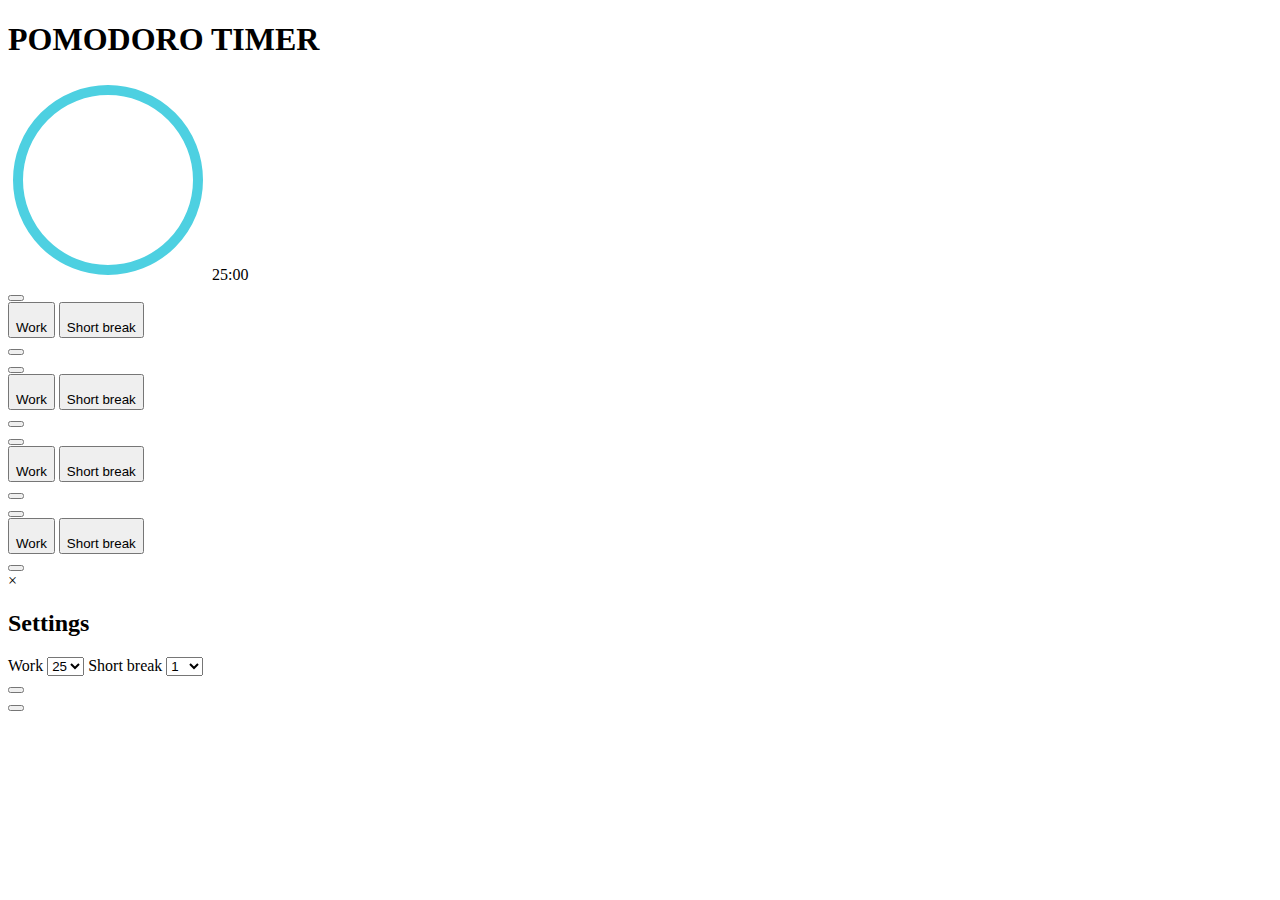
==== index.html @ fc1cfa49 "I worked on html file I added the buttons which are the short break,start-pause,work-time, setting b" ====
<!DOCTYPE html>
<html lang="en">
<head>
    <meta charset="UTF-8">
    <meta name="viewport" content="width=device-width, initial-scale=1.0">
    <title>Document</title>
    <link rel="stylesheet" href="style.css"> 

    <body class="dark">
        <div class="container">
            <header>
                <h1>POMODORO TIMER</h1>
            </header>
            <div id="timer">
                <div class="circle">
                    <svg class="progress-ring" width="200" height="200">
                        <circle class="progress-ring__circle" stroke="#4dd0e1" stroke-width="10" fill="transparent" r="90"
                            cx="100" cy="100" />
                    </svg>
                    <span id="time">25:00</span>
                </div>
            </div>
            <div class="buttons">
            <button id="start-pause"><i class="fas fa-play"></i></button>
        </div>
        <div class="options">
            <button id="work-timer" class="active"><i class="fas fa-briefcase"></i><br>Work</button>
            <button id="short-break"><i class="fas fa-home"></i><br>Short break</button>
        </div>
        <div class="header-icons">
            <button id="settings-button"><i class="fas fa-cog"></i></button>
        </div>
    </div>
    <div class="buttons">
            <button id="start-pause"><i class="fas fa-play"></i></button>
        </div>
        <div class="options">
            <button id="work-timer" class="active"><i class="fas fa-briefcase"></i><br>Work</button>
            <button id="short-break"><i class="fas fa-home"></i><br>Short break</button>
        </div>
        <div class="header-icons">
            <button id="settings-button"><i class="fas fa-cog"></i></button>
        </div>
    </div>

   

<div class="buttons">
            <button id="start-pause"><i class="fas fa-play"></i></button>
        </div>
        <div class="options">
            <button id="work-timer" class="active"><i class="fas fa-briefcase"></i><br>Work</button>
            <button id="short-break"><i class="fas fa-home"></i><br>Short break</button>
        </div>
        <div class="header-icons">
            <button id="settings-button"><i class="fas fa-cog"></i></button>
        </div>
    </div>

    <div class="buttons">
        <button id="start-pause"><i class="fas fa-play"></i></button>
    </div>
    <div class="options">
        <button id="work-timer" class="active"><i class="fas fa-briefcase"></i><br>Work</button>
        <button id="short-break"><i class="fas fa-home"></i><br>Short break</button>
    </div>
    <div class="header-icons">
        <button id="settings-button"><i class="fas fa-cog"></i></button>
    </div>

    <div id="settings-modal" class="modal">
        <div class="modal-content">
            <span class="close-button">&times;</span>
            <h2>Settings</h2>
            <div class="time-settings">
                <label for="work-time">Work</label>
                <select id="work-time">
                    <option value="25">25</option>
                    <option value="30">30</option>
                    <option value="35">35</option>
                </select>
                <label for="break-time">Short break</label>
                <select id="break-time">
                    <option value="1">1</option>
                    <option value="5">5</option>
                    <option value="10">10</option>
                    <option value="15">15</option>
                </select>
            </div>
            <button id="save-settings"><i class="fas fa-check"></i></button>
        </div>
    </div>
    <button id="theme-toggle"><i class="fas fa-sun"></i></button>
</div>
</head>
<body>
    
</body>
</html>
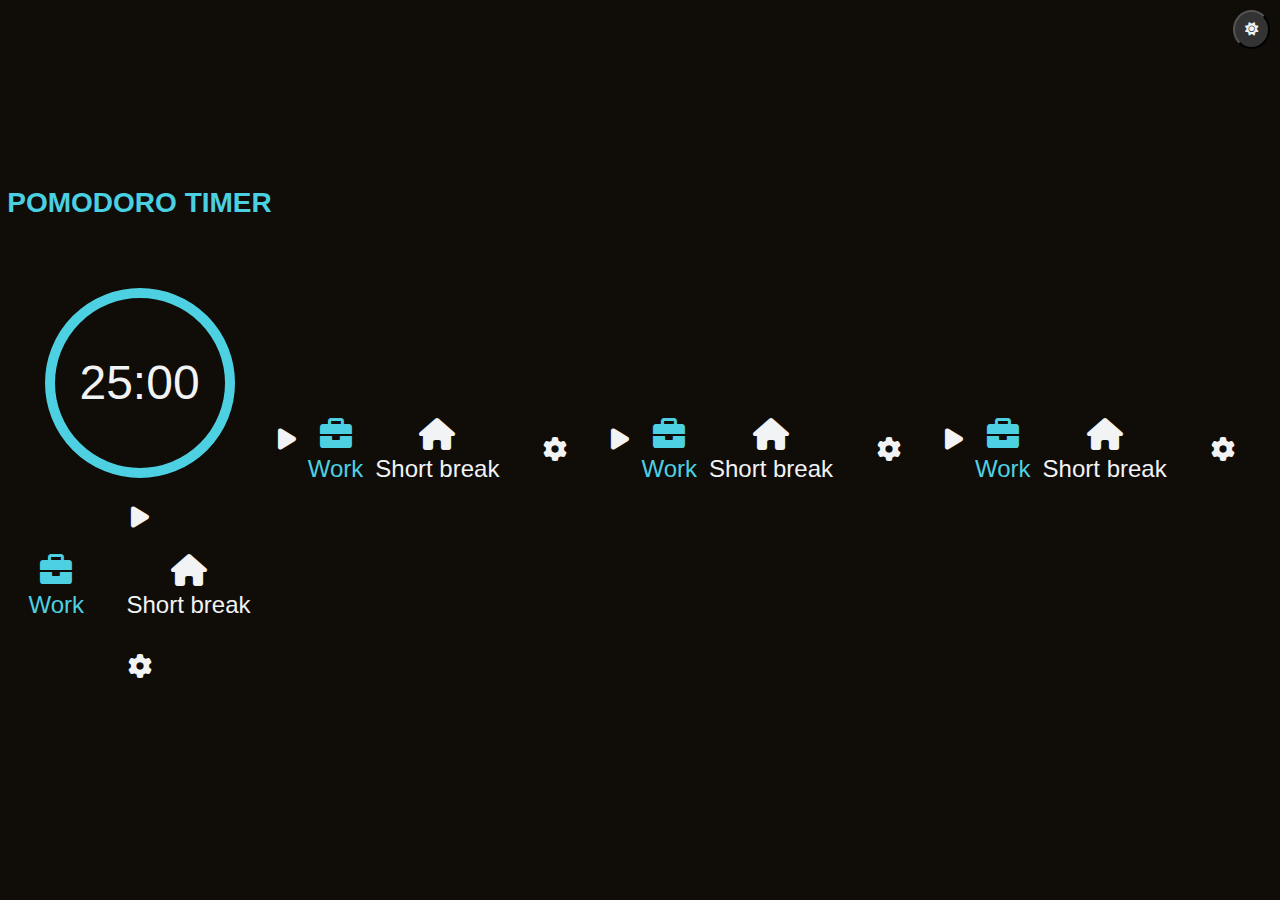
==== commit 40adbb8d: "I added the functionality of the minutes of the work button and the short break button" ====
--- a/index.html
+++ b/index.html
@@ -5,6 +5,9 @@
     <meta name="viewport" content="width=device-width, initial-scale=1.0">
     <title>Document</title>
     <link rel="stylesheet" href="style.css"> 
+    <link rel="stylesheet" href="https://cdnjs.cloudflare.com/ajax/libs/font-awesome/6.0.0-beta3/css/all.min.css">
+
+</head>
 
     <body class="dark">
         <div class="container">
@@ -92,8 +95,7 @@
     </div>
     <button id="theme-toggle"><i class="fas fa-sun"></i></button>
 </div>
-</head>
-<body>
-    
+
+<script>"script.js"</script>
 </body>
 </html>--- a/style.css
+++ b/style.css
@@ -0,0 +1,214 @@
+body {
+    font-family: 'Comic Sans MS', cursive, sans-serif;
+    display: flex;
+    justify-content: center;
+    align-items: center;
+    height: 100vh;
+    margin: 0;
+    transition: background-color 0.3s, color 0.3s;
+  }
+  body.dark {
+    background-color: #100c08;
+    color: #f2f3f4;
+  }
+  body.light {
+    background-color: #f2f3f4;
+    color: #100c08;
+  }
+  .container {
+    text-align: center;
+    max-width: 50%;
+    position: relative;
+  }
+  header {
+    display: flex;
+    justify-content: space-between;
+    align-items: center;
+  }
+  header h1 {
+    margin: 0;
+    margin-bottom: 4rem;
+    font-size: 28px;
+    color: #4ad0e1;
+  }
+  header .header-icons {
+    display: flex;
+    gap: 10px;
+  }
+  .header-icons button {
+    background-color: transparent;
+    border: none;
+    color: inherit;
+    font-size: 24px;
+    cursor: pointer;
+    margin: 2rem;
+  }
+  #theme-toggle {
+    position: fixed;
+    top: 10px;
+    right: 10px;
+    background-color: #333;
+    color: #f2f3f4;
+    border-radius: 50%;
+    padding: 10px;
+    cursor: pointer;
+    z-index: 1000;
+  }
+  #timer {
+    display: flex;
+    justify-content: center;
+    align-items: center;
+    margin-bottom: 20px;
+  }
+  .circle {
+    position: relative;
+    width: 200px;
+    height: 200px;
+    display: flex;
+    justify-content: center;
+    align-items: center;
+  }
+  .progress-ring {
+    transform: rotate(-90deg);
+    position: absolute;
+  }
+  .progress-ring__circle {
+    transition: 0.35s stroke-dashoffset;
+    transform: rotate(-90deg);
+    transform-origin: 50% 50%;
+  }
+  #time {
+    font-size: 48px;
+    position: absolute;
+    color: inherit;
+  }
+  .buttons {
+    display: flex;
+    justify-content: center;
+    margin-bottom: 20px;
+  }
+  .buttons button {
+    background-color: transparent;
+    border: none;
+    color: inherit;
+    font-size: 24px;
+    cursor: pointer;
+  }
+  .options {
+    display: flex;
+    justify-content: space-around;
+  }
+  .options button {
+    background-color: transparent;
+    border: none;
+    color: inherit;
+    font-size: 24px;
+    text-align: center;
+    cursor: pointer;
+    transition: color 0.3s;
+  }
+  .options button.active {
+    color: #4dd0e1;
+  }
+  .options button i {
+    font-size: 32px;
+    margin-bottom: 5px;
+  }
+  .modal {
+    display: none;
+    position: fixed;
+    z-index: 1000;
+    left: 0;
+    top: 0;
+    width: 100%;
+    height: 100%;
+    overflow: auto;
+    background-color: rgba(0, 0, 0, 0.7);
+  }
+  .modal-content {
+    background-color: #1e1e1e;
+    margin: 15% auto;
+    padding: 20px;
+    border: 1px solid #888;
+    width: 80%;
+    max-width: 400px;
+    border-radius: 8px;
+    text-align: left;
+    color: inherit;
+  }
+  .close-button {
+    color: #aaa;
+    float: right;
+    font-size: 28px;
+    font-weight: bold;
+    cursor: pointer;
+  }
+  .close-button:hover {
+    color: #f2f3f4;
+  }
+  .modal h2 {
+    font-size: 20px;
+    margin-top: 0;
+    color: inherit;
+  }
+  .time-settings {
+    display: flex;
+    justify-content: space-between;
+    align-items: center;
+    margin-top: 10px;
+  }
+  .time-settings label {
+    margin-right: 10px;
+    font-size: 16px;
+    color: inherit;
+  }
+  .time-settings select {
+    width: 80px;
+    padding: 5px;
+    margin-right: 20px;
+    font-size: 16px;
+    border: 1px solid #ccc;
+    border-radius: 4px;
+    background-color: #333;
+    color: #f2f3f4;
+  }
+  body.light .time-settings select {
+    background-color: #f2f3f4;
+    color: #1c1c1c;
+  }
+  #save-settings {
+    display: block;
+    margin: 20px auto 0;
+    padding: 10px 20px;
+    background-color: #4dd0e1;
+    color: #f2f3f4;
+    border: none;
+    border-radius: 5px;
+    cursor: pointer;
+  }
+  #save-settings:hover {
+    background-color: #4cae4c;
+  }
+  body.light .modal-content {
+    background-color: #f2f3f4;
+    color: #1c1c1c;
+  }
+  body.light .close-button {
+    color: #333;
+  }
+  body.light .modal h2,
+  body.light .time-settings label {
+    color: #1c1c1c;
+  }
+  @media (max-width: 600px) {
+    .container {
+      width: 100%;
+      padding: 10px;
+    }
+    #timer {
+      margin-bottom: 10px;
+    }
+    .buttons {
+      margin-bottom: 10px;
+    }
+  }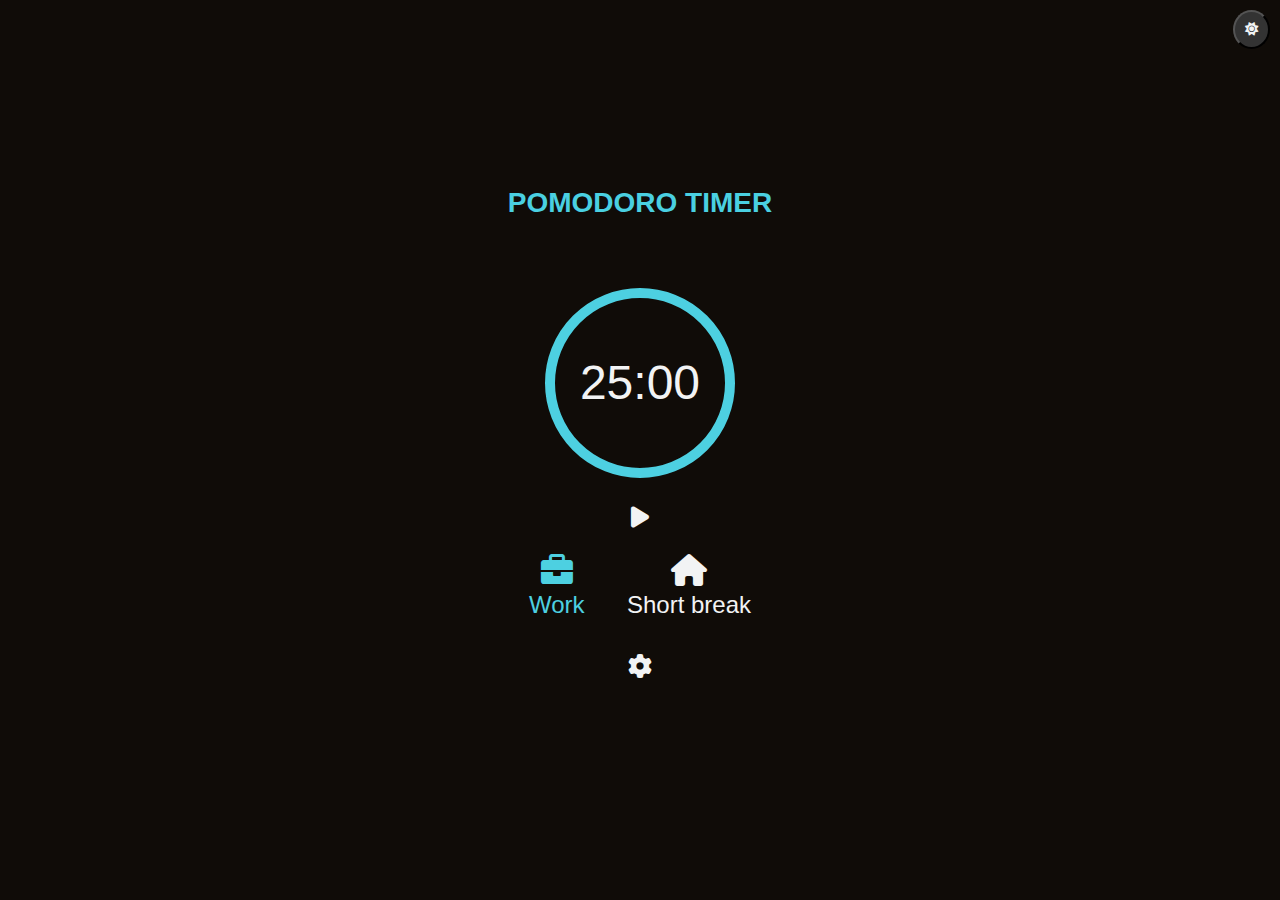
==== commit fd3d5d17: "made changes" ====
--- a/index.html
+++ b/index.html
@@ -8,22 +8,21 @@
     <link rel="stylesheet" href="https://cdnjs.cloudflare.com/ajax/libs/font-awesome/6.0.0-beta3/css/all.min.css">
 
 </head>
-
-    <body class="dark">
-        <div class="container">
-            <header>
-                <h1>POMODORO TIMER</h1>
-            </header>
-            <div id="timer">
-                <div class="circle">
-                    <svg class="progress-ring" width="200" height="200">
-                        <circle class="progress-ring__circle" stroke="#4dd0e1" stroke-width="10" fill="transparent" r="90"
-                            cx="100" cy="100" />
-                    </svg>
-                    <span id="time">25:00</span>
-                </div>
+<body class="dark">
+    <div class="container">
+        <header>
+            <h1>POMODORO TIMER</h1>
+        </header>
+        <div id="timer">
+            <div class="circle">
+                <svg class="progress-ring" width="200" height="200">
+                    <circle class="progress-ring__circle" stroke="#4dd0e1" stroke-width="10" fill="transparent" r="90"
+                    cx="100" cy="100" />
+                </svg>
+                <span id="time">25:00</span>
             </div>
-            <div class="buttons">
+        </div>
+        <div class="buttons">
             <button id="start-pause"><i class="fas fa-play"></i></button>
         </div>
         <div class="options">
@@ -34,43 +33,6 @@
             <button id="settings-button"><i class="fas fa-cog"></i></button>
         </div>
     </div>
-    <div class="buttons">
-            <button id="start-pause"><i class="fas fa-play"></i></button>
-        </div>
-        <div class="options">
-            <button id="work-timer" class="active"><i class="fas fa-briefcase"></i><br>Work</button>
-            <button id="short-break"><i class="fas fa-home"></i><br>Short break</button>
-        </div>
-        <div class="header-icons">
-            <button id="settings-button"><i class="fas fa-cog"></i></button>
-        </div>
-    </div>
-
-   
-
-<div class="buttons">
-            <button id="start-pause"><i class="fas fa-play"></i></button>
-        </div>
-        <div class="options">
-            <button id="work-timer" class="active"><i class="fas fa-briefcase"></i><br>Work</button>
-            <button id="short-break"><i class="fas fa-home"></i><br>Short break</button>
-        </div>
-        <div class="header-icons">
-            <button id="settings-button"><i class="fas fa-cog"></i></button>
-        </div>
-    </div>
-
-    <div class="buttons">
-        <button id="start-pause"><i class="fas fa-play"></i></button>
-    </div>
-    <div class="options">
-        <button id="work-timer" class="active"><i class="fas fa-briefcase"></i><br>Work</button>
-        <button id="short-break"><i class="fas fa-home"></i><br>Short break</button>
-    </div>
-    <div class="header-icons">
-        <button id="settings-button"><i class="fas fa-cog"></i></button>
-    </div>
-
     <div id="settings-modal" class="modal">
         <div class="modal-content">
             <span class="close-button">&times;</span>
@@ -94,8 +56,6 @@
         </div>
     </div>
     <button id="theme-toggle"><i class="fas fa-sun"></i></button>
-</div>
-
-<script>"script.js"</script>
+    <script>"script.js"</script>
 </body>
 </html>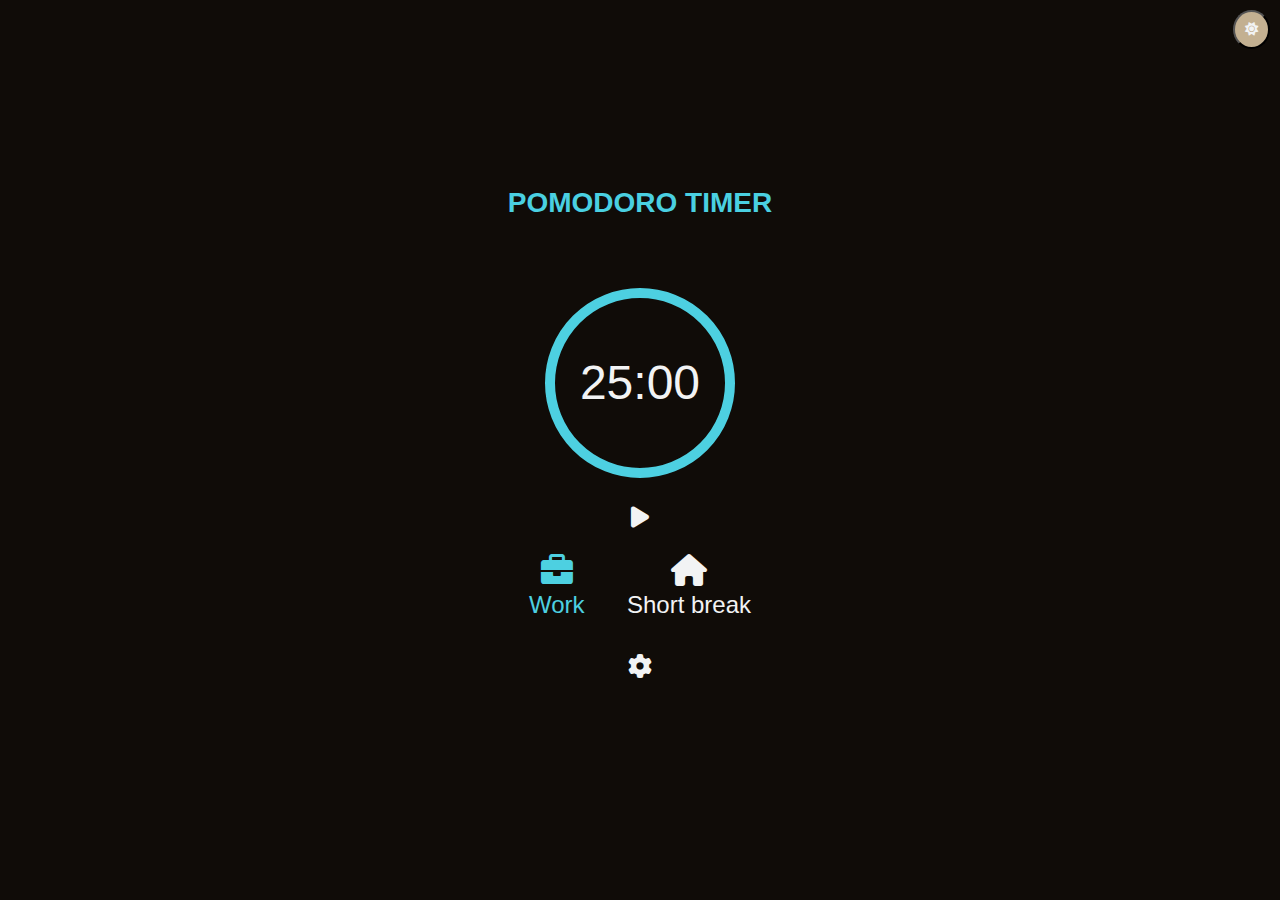
==== commit 26d60878: "made changes" ====
--- a/index.html
+++ b/index.html
@@ -56,6 +56,6 @@
         </div>
     </div>
     <button id="theme-toggle"><i class="fas fa-sun"></i></button>
-    <script>"script.js"</script>
+    <script src="script.js"></script>
 </body>
 </html>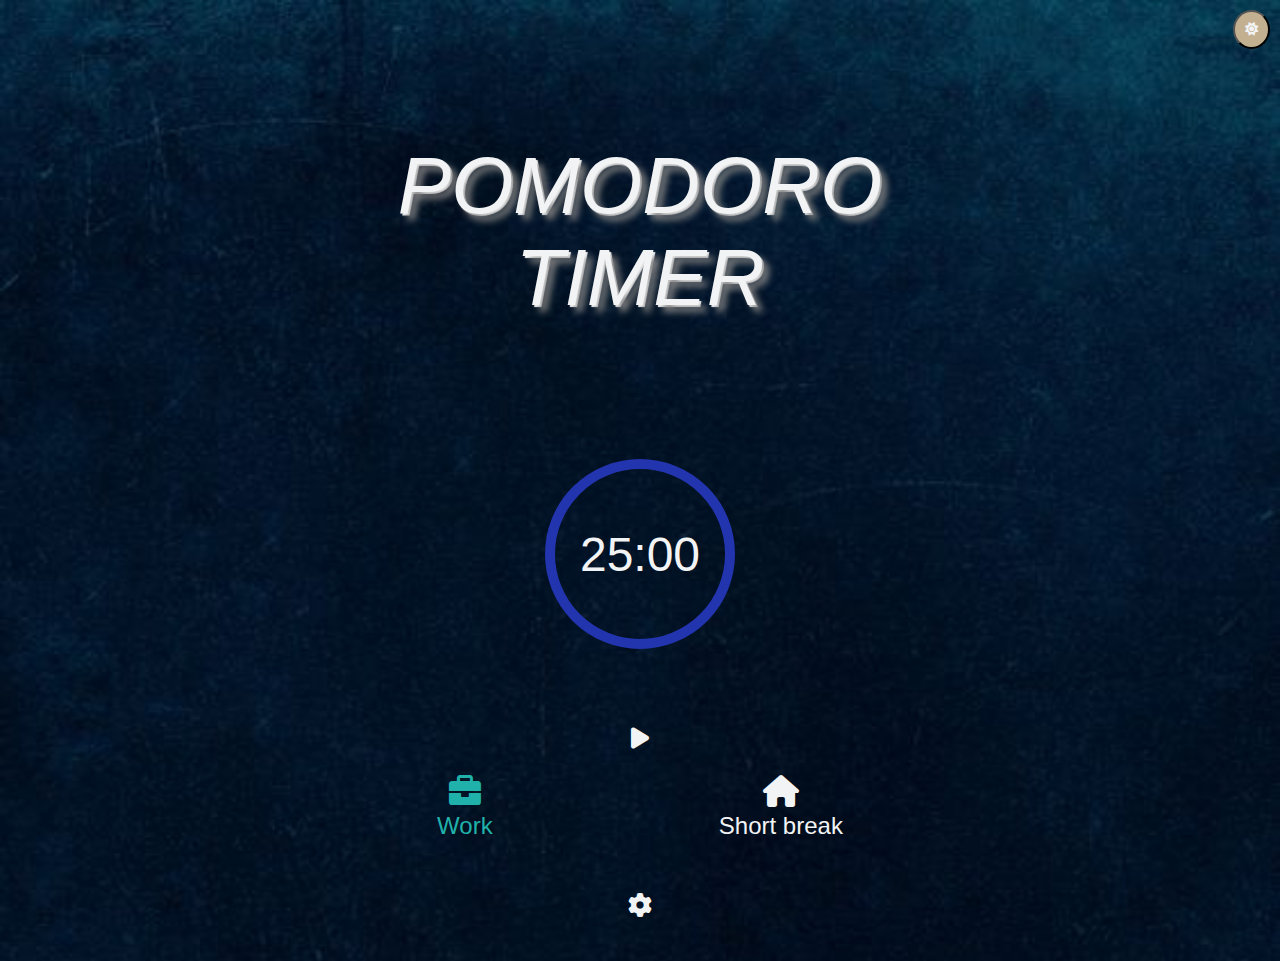
==== commit de7fb3c0: "added changes" ====
--- a/index.html
+++ b/index.html
@@ -3,21 +3,20 @@
 <head>
     <meta charset="UTF-8">
     <meta name="viewport" content="width=device-width, initial-scale=1.0">
-    <title>Document</title>
-    <link rel="stylesheet" href="style.css"> 
+    <title>Pomodoro Timer</title>
+    <link rel="stylesheet" href="style.css">
     <link rel="stylesheet" href="https://cdnjs.cloudflare.com/ajax/libs/font-awesome/6.0.0-beta3/css/all.min.css">
-
 </head>
 <body class="dark">
     <div class="container">
         <header>
-            <h1>POMODORO TIMER</h1>
+            <p class="header">POMODORO TIMER</p font-size>
         </header>
         <div id="timer">
             <div class="circle">
                 <svg class="progress-ring" width="200" height="200">
-                    <circle class="progress-ring__circle" stroke="#4dd0e1" stroke-width="10" fill="transparent" r="90"
-                    cx="100" cy="100" />
+                    <circle class="progress-ring__circle" stroke="#2234AE" stroke-width="10" fill="transparent" r="90"
+                        cx="100" cy="100" />
                 </svg>
                 <span id="time">25:00</span>
             </div>
@@ -33,6 +32,7 @@
             <button id="settings-button"><i class="fas fa-cog"></i></button>
         </div>
     </div>
+    <!-- Modal Structure -->
     <div id="settings-modal" class="modal">
         <div class="modal-content">
             <span class="close-button">&times;</span>
--- a/style.css
+++ b/style.css
@@ -3,17 +3,30 @@
     display: flex;
     justify-content: center;
     align-items: center;
-    height: 100vh;
-    margin: 0;
+    /* height: 100vh;
+    margin: 0; */
     transition: background-color 0.3s, color 0.3s;
+    font-size: 80px;
+    margin-top: 60px;
+
+  }
+  .header{
+    text-shadow:   7px 7px 7px grey,
+    2px 2px 1px white;
+    font-family: 'Comic Sans MS', cursive, sans-serif;
+    font-style:oblique;
   }
   body.dark {
-    background-color: #100c08;
+    background-image: url("background.jpg");
+    background-repeat: no-repeat;
+    background-size: cover;
     color: #f2f3f4;
   }
   body.light {
-    background-color: #f2f3f4;
-    color: #100c08;
+    background-image: url("lightbackground.jpg");
+    background-repeat:no-repeat;
+    background-size:cover ;
+    color: black;
   }
   .container {
     text-align: center;
@@ -29,11 +42,11 @@
     margin: 0;
     margin-bottom: 4rem;
     font-size: 28px;
-    color: #4ad0e1;
+    /* color: #191714 ; */
   }
   header .header-icons {
     display: flex;
-    gap: 10px;
+    gap: 47px;
   }
   .header-icons button {
     background-color: transparent;
@@ -62,8 +75,8 @@
   }
   .circle {
     position: relative;
-    width: 200px;
-    height: 200px;
+    width: 300px;
+    height: 300px;
     display: flex;
     justify-content: center;
     align-items: center;
@@ -71,6 +84,7 @@
   .progress-ring {
     transform: rotate(-90deg);
     position: absolute;
+    /* color:grey; */
   }
   .progress-ring__circle {
     transition: 0.35s stroke-dashoffset;
@@ -108,7 +122,7 @@
     transition: color 0.3s;
   }
   .options button.active {
-    color: #4dd0e1;
+    color:lightseagreen;
   }
   .options button i {
     font-size: 32px;
@@ -200,6 +214,10 @@
   body.light .time-settings label {
     color: #1c1c1c;
   }
+
+
+
+
   @media (max-width: 600px) {
     .container {
       width: 100%;
@@ -211,4 +229,8 @@
     .buttons {
       margin-bottom: 10px;
     }
-  }+    .header{
+      font-size: 30px;
+    }
+  }
+  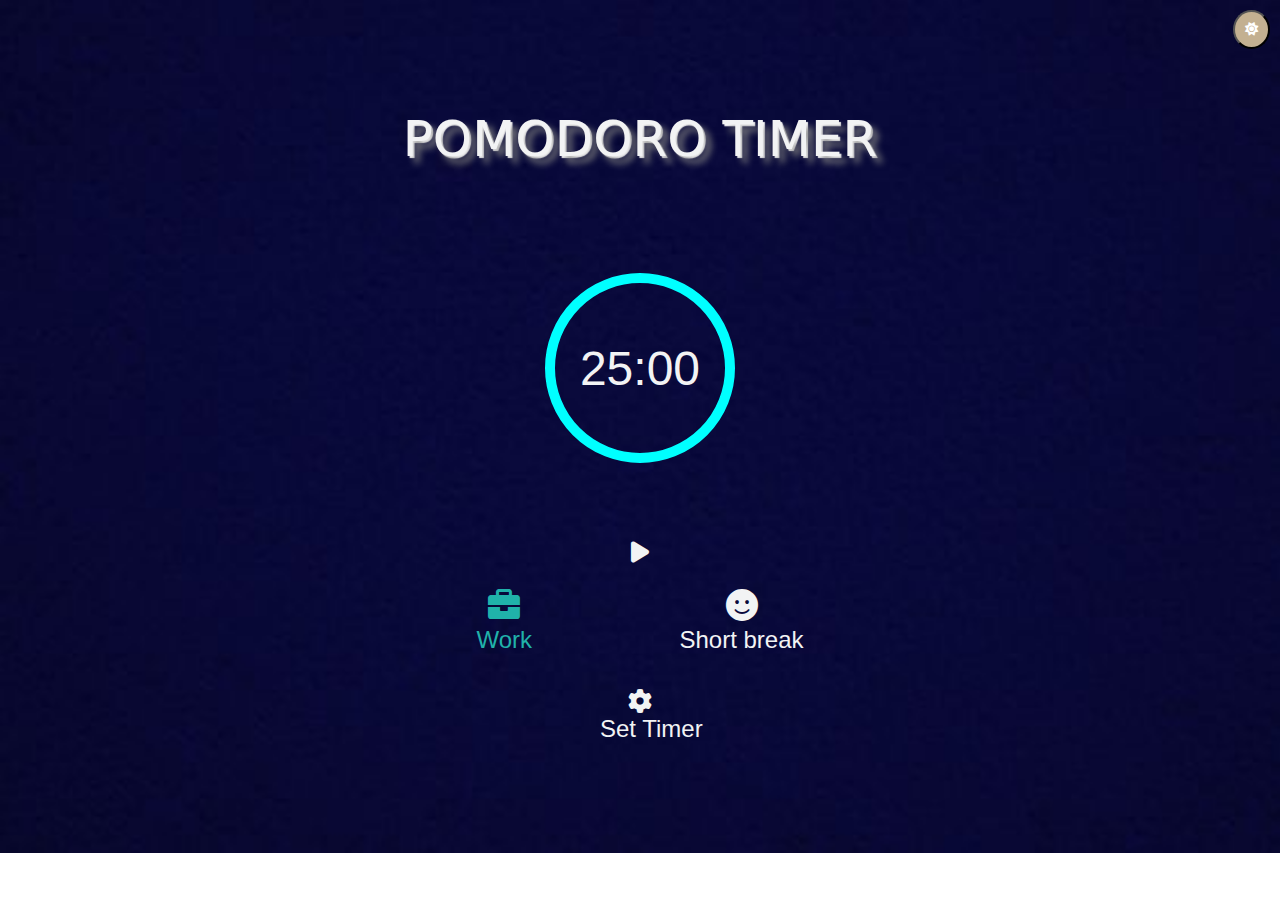
==== commit 895abde9: "Added changes" ====
--- a/index.html
+++ b/index.html
@@ -15,7 +15,7 @@
         <div id="timer">
             <div class="circle">
                 <svg class="progress-ring" width="200" height="200">
-                    <circle class="progress-ring__circle" stroke="#2234AE" stroke-width="10" fill="transparent" r="90"
+                    <circle class="progress-ring__circle" stroke="#00FFFF" stroke-width="10" fill="transparent" r="90"
                         cx="100" cy="100" />
                 </svg>
                 <span id="time">25:00</span>
@@ -26,10 +26,11 @@
         </div>
         <div class="options">
             <button id="work-timer" class="active"><i class="fas fa-briefcase"></i><br>Work</button>
-            <button id="short-break"><i class="fas fa-home"></i><br>Short break</button>
+            <button id="short-break"><i class="fas fa-smile"></i><br>Short break</button>
         </div>
         <div class="header-icons">
-            <button id="settings-button"><i class="fas fa-cog"></i></button>
+            <button id="settings-button"><i class="fas fa-cog"></i><br></button>
+            <span class="settings-label"> Set Timer </span>
         </div>
     </div>
     <!-- Modal Structure -->
@@ -40,9 +41,19 @@
             <div class="time-settings">
                 <label for="work-time">Work</label>
                 <select id="work-time">
+                    <option value="1">1</option>
+                    <option value="5">5</option>
+                    <option value="10">10</option>
+                    <option value="15">15</option>
+                    <option value="20">20</option>
                     <option value="25">25</option>
                     <option value="30">30</option>
                     <option value="35">35</option>
+                    <option value="40">40</option>
+                    <option value="45">45</option>
+                    <option value="50">50</option>
+                    <option value="55">55</option>
+                    <option value="60">60</option>
                 </select>
                 <label for="break-time">Short break</label>
                 <select id="break-time">
@@ -50,6 +61,15 @@
                     <option value="5">5</option>
                     <option value="10">10</option>
                     <option value="15">15</option>
+                    <option value="20">20</option>
+                    <option value="25">25</option>
+                    <option value="30">30</option>
+                    <option value="35">35</option>
+                    <option value="40">40</option>
+                    <option value="45">45</option>
+                    <option value="50">50</option>
+                    <option value="55">55</option>
+                    <option value="60">60</option>
                 </select>
             </div>
             <button id="save-settings"><i class="fas fa-check"></i></button>
--- a/style.css
+++ b/style.css
@@ -3,18 +3,15 @@
     display: flex;
     justify-content: center;
     align-items: center;
-    /* height: 100vh;
-    margin: 0; */
     transition: background-color 0.3s, color 0.3s;
-    font-size: 80px;
+    font-size: 50px;
     margin-top: 60px;
 
   }
   .header{
-    text-shadow:   7px 7px 7px grey,
+    text-shadow: 7px 7px 7px grey,
     2px 2px 1px white;
-    font-family: 'Comic Sans MS', cursive, sans-serif;
-    font-style:oblique;
+    font-family: system-ui, -apple-system, BlinkMacSystemFont, 'Segoe UI', Roboto, Oxygen, Ubuntu, Cantarell, 'Open Sans', 'Helvetica Neue', sans-serif, cursive;
   }
   body.dark {
     background-image: url("background.jpg");
@@ -27,6 +24,9 @@
     background-repeat:no-repeat;
     background-size:cover ;
     color: black;
+    background-color:black;
+    color: yellow;
+
   }
   .container {
     text-align: center;
@@ -35,18 +35,17 @@
   }
   header {
     display: flex;
-    justify-content: space-between;
+    flex-direction: column;
     align-items: center;
   }
   header h1 {
     margin: 0;
     margin-bottom: 4rem;
     font-size: 28px;
-    /* color: #191714 ; */
   }
   header .header-icons {
     display: flex;
-    gap: 47px;
+    gap: 5px;
   }
   .header-icons button {
     background-color: transparent;
@@ -56,17 +55,25 @@
     cursor: pointer;
     margin: 2rem;
   }
+  .settings-label{
+    font-size: 24px;
+    color: inherit;
+    margin-top: 60px;
+    margin-left: -90px;
+    position: absolute;
+  }
   #theme-toggle {
-    position: fixed;
+    position: absolute;
     top: 10px;
     right: 10px;
-    background-color: #333;
-    color: #f2f3f4;
+    background-color:black;
+    color:white;
     border-radius: 50%;
     padding: 10px;
     cursor: pointer;
     z-index: 1000;
   }
+
   #timer {
     display: flex;
     justify-content: center;
@@ -128,6 +135,7 @@
     font-size: 32px;
     margin-bottom: 5px;
   }
+ 
   .modal {
     display: none;
     position: fixed;
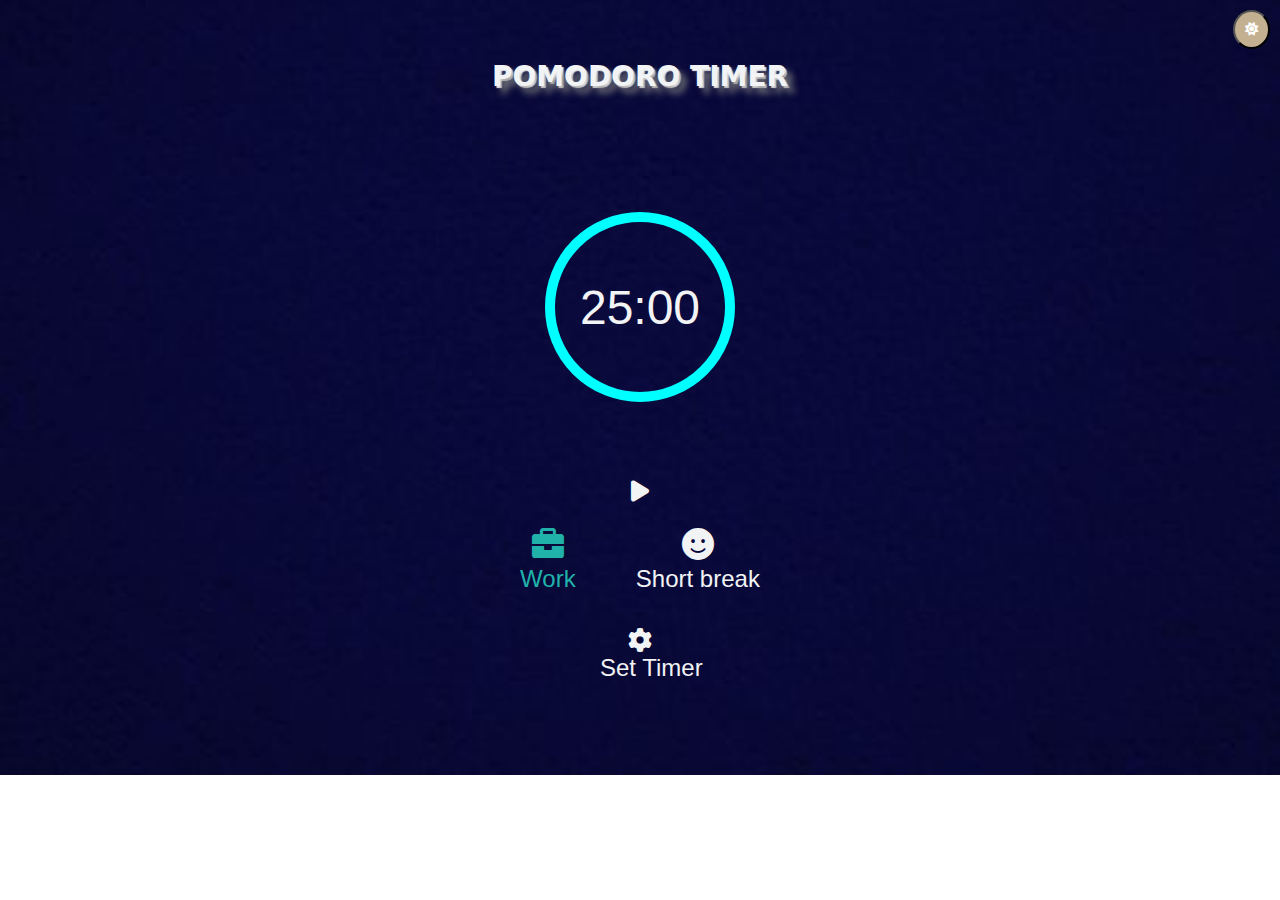
==== commit 7248a18d: "Added changes" ====
--- a/index.html
+++ b/index.html
@@ -10,7 +10,7 @@
 <body class="dark">
     <div class="container">
         <header>
-            <p class="header">POMODORO TIMER</p font-size>
+            <h1 class="header">POMODORO TIMER</h1>
         </header>
         <div id="timer">
             <div class="circle">
--- a/style.css
+++ b/style.css
@@ -18,6 +18,7 @@
     background-repeat: no-repeat;
     background-size: cover;
     color: #f2f3f4;
+    background-position: center;
   }
   body.light {
     background-image: url("lightbackground.jpg");
@@ -25,7 +26,6 @@
     background-size:cover ;
     color: black;
     background-color:black;
-    color: yellow;
 
   }
   .container {
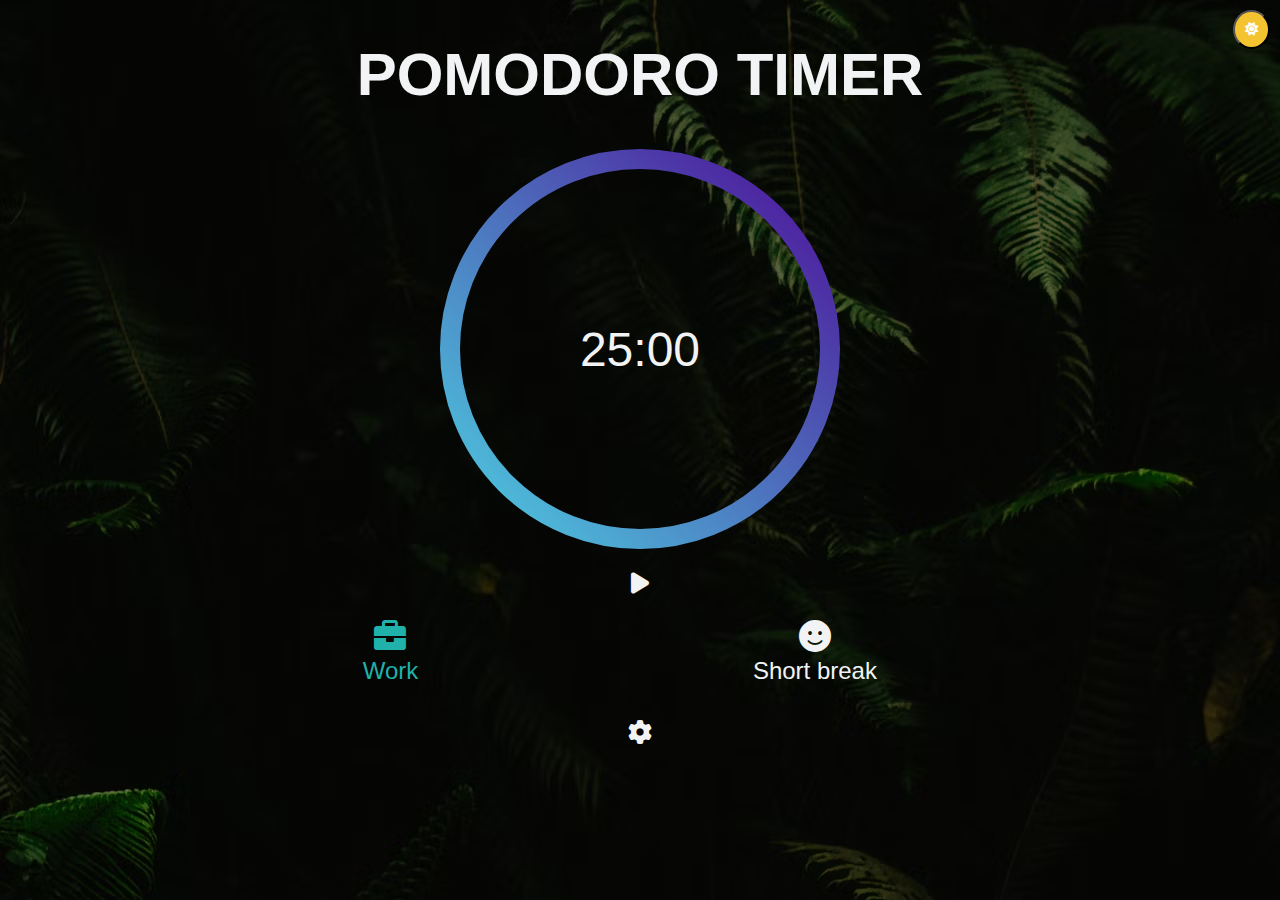
==== commit c2ed997e: "made changes" ====
--- a/index.html
+++ b/index.html
@@ -1,22 +1,33 @@
 <!DOCTYPE html>
 <html lang="en">
+
 <head>
     <meta charset="UTF-8">
     <meta name="viewport" content="width=device-width, initial-scale=1.0">
     <title>Pomodoro Timer</title>
     <link rel="stylesheet" href="style.css">
     <link rel="stylesheet" href="https://cdnjs.cloudflare.com/ajax/libs/font-awesome/6.0.0-beta3/css/all.min.css">
+    <link rel="preconnect" href="https://fonts.googleapis.com">
+    <link rel="preconnect" href="https://fonts.gstatic.com" crossorigin>
+    <link href="https://fonts.googleapis.com/css2?family=Rubik+Mono+One&display=swap" rel="stylesheet">
 </head>
+
 <body class="dark">
     <div class="container">
         <header>
-            <h1 class="header">POMODORO TIMER</h1>
+            <h1>POMODORO TIMER</h1>
         </header>
         <div id="timer">
             <div class="circle">
-                <svg class="progress-ring" width="200" height="200">
-                    <circle class="progress-ring__circle" stroke="#00FFFF" stroke-width="10" fill="transparent" r="90"
-                        cx="100" cy="100" />
+                <svg class="progress-ring" width="400" height="400" viewBox="0 0 400 400">
+                    <circle class="progress-ring__circle" stroke="#4dd0e1" stroke-width="10" fill="transparent" r="190"
+                     cx="200" cy="200" stroke-dasharray="1188" stroke-dashoffset="1188" /> -->
+                    <defs>
+                        <linearGradient id="GradientCircle" x1="0" y1="0" x2="1" y2="1">
+                            <stop offset="0%" stop-color="#4dd0e1" />
+                            <stop offset="100%" stop-color="#4d0e98" />
+                        </linearGradient>
+                    </defs>
                 </svg>
                 <span id="time">25:00</span>
             </div>
@@ -29,8 +40,7 @@
             <button id="short-break"><i class="fas fa-smile"></i><br>Short break</button>
         </div>
         <div class="header-icons">
-            <button id="settings-button"><i class="fas fa-cog"></i><br></button>
-            <span class="settings-label"> Set Timer </span>
+            <button id="settings-button" class="setting"><i class="fas fa-cog"></i></button>
         </div>
     </div>
     <!-- Modal Structure -->
@@ -41,32 +51,28 @@
             <div class="time-settings">
                 <label for="work-time">Work</label>
                 <select id="work-time">
-                    <option value="1">1</option>
-                    <option value="5">5</option>
+                    <option value="01">01</option>
+                    <option value="05">05</option>
                     <option value="10">10</option>
                     <option value="15">15</option>
                     <option value="20">20</option>
                     <option value="25">25</option>
-                    <option value="30">30</option>
-                    <option value="35">35</option>
-                    <option value="40">40</option>
-                    <option value="45">45</option>
+                    <option value="30">35</option>
+                    <option value="40">45</option>
                     <option value="50">50</option>
                     <option value="55">55</option>
                     <option value="60">60</option>
                 </select>
                 <label for="break-time">Short break</label>
                 <select id="break-time">
-                    <option value="1">1</option>
-                    <option value="5">5</option>
+                    <option value="01">01</option>
+                    <option value="05">05</option>
                     <option value="10">10</option>
                     <option value="15">15</option>
                     <option value="20">20</option>
                     <option value="25">25</option>
-                    <option value="30">30</option>
-                    <option value="35">35</option>
-                    <option value="40">40</option>
-                    <option value="45">45</option>
+                    <option value="30">35</option>
+                    <option value="40">45</option>
                     <option value="50">50</option>
                     <option value="55">55</option>
                     <option value="60">60</option>
@@ -76,6 +82,11 @@
         </div>
     </div>
     <button id="theme-toggle"><i class="fas fa-sun"></i></button>
+    <audio id="shortBreakSound" loop>
+        <source src="Ketsa - Flix.mp3" type="audio/mp3">
+        Your browser does not support the audio element.
+    </audio>
     <script src="script.js"></script>
 </body>
+
 </html>--- a/style.css
+++ b/style.css
@@ -1,244 +1,428 @@
 body {
-    font-family: 'Comic Sans MS', cursive, sans-serif;
-    display: flex;
-    justify-content: center;
-    align-items: center;
-    transition: background-color 0.3s, color 0.3s;
-    font-size: 50px;
-    margin-top: 60px;
-
-  }
-  .header{
-    text-shadow: 7px 7px 7px grey,
-    2px 2px 1px white;
-    font-family: system-ui, -apple-system, BlinkMacSystemFont, 'Segoe UI', Roboto, Oxygen, Ubuntu, Cantarell, 'Open Sans', 'Helvetica Neue', sans-serif, cursive;
-  }
-  body.dark {
-    background-image: url("background.jpg");
+  font-family: 'Comic Sans MS', cursive, sans-serif;
+  display: flex;
+  flex-direction:column;
+  align-items: center;
+  transition: background-color 0.3s, color 0.3s;
+  font-size: 30px;
+  margin: 0;
+  /* margin-top: 60px; */
+  min-height: 100vh; 
+}
+
+.header {
+  text-shadow: 7px 7px 7px grey, 2px 2px 1px white;
+  font-family: 'Rubik Mono One', sans-serif;
+  font-size: 3rem;
+  text-align: center;
+  margin-top: 60px;
+}
+
+body.dark {
+  /* background-color: rgb(4, 4, 83); */
+  background-image: url('photo-1642173196511-37bc10e88d79.avif');
+  color: #f2f3f4;
+  /* box-shadow: 10px 10px 5px rgba(0, 0, 0, 0.5); */
+  /* background-repeat: no-repeat;
+  background-size: cover;  */
+}
+
+body.light {
+  /* background-color: white; */
+  background-image: url('lightbackground.jpg');
     background-repeat: no-repeat;
     background-size: cover;
-    color: #f2f3f4;
-    background-position: center;
-  }
-  body.light {
-    background-image: url("lightbackground.jpg");
-    background-repeat:no-repeat;
-    background-size:cover ;
+    height: 100vh; 
     color: black;
-    background-color:black;
-
-  }
+    position:relative;
+}
+
+
+.container {
+  text-align: center;
+  max-width: 50%;
+  position: relative;
+  margin-bottom: 60px;
+}
+
+header {
+  display: flex;
+  flex-direction: column;
+  align-items: center;
+}
+
+header .header-icons {
+  display: flex;
+  gap: 5px;
+}
+
+.header-icons button {
+  background-color: transparent;
+  border: none;
+  color: inherit;
+  font-size: 24px;
+  cursor: pointer;
+  margin: 2rem;
+}
+
+.settings-label {
+  font-size: 24px;
+  color: inherit;
+  margin-top: 60px;
+  margin-left: -90px;
+  position: absolute;
+}
+
+#theme-toggle {
+  position: absolute;
+  top: 10px;
+  right: 10px;
+  background-color: black;
+  color: white;
+  border-radius: 50%;
+  padding: 10px;
+  cursor: pointer;
+  z-index: 1000;
+}
+
+#timer {
+  display: flex;
+  justify-content: center;
+  align-items: center;
+  margin-bottom: 20px;
+}
+
+.circle {
+  position: relative;
+  width: 400px;
+  height: 400px;
+  display: flex;
+  justify-content: center;
+  align-items: center;
+  margin: 0 auto;
+  /* /* border-radius: 50%;
+  border: 10 px dashed #4dd0e1; */
+}
+
+.progress-ring {
+  transform: rotate(-90deg);
+  transform-origin: center;
+}
+
+.progress-ring__circle {
+  stroke: url(#GradientCircle);
+  stroke-width: 20;
+  transition: stroke-dashoffset 0.35s ease-out;
+  stroke-dasharray: 1188;
+  stroke-dashoffset: 0;
+}
+
+#time {
+  font-size: 48px;
+  position: absolute;
+  color: inherit;
+}
+
+.timer-label {
+  font-size: 16px;
+  color: #4dd0e1;
+  text-align: center;
+  margin-top: 10px;
+}
+
+.buttons {
+  display: flex;
+  justify-content: center;
+  margin-bottom: 20px;
+  gap: 5px;
+}
+
+.buttons button {
+  background-color: transparent;
+  border: none;
+  color: inherit;
+  font-size: 24px;
+  cursor: pointer;
+}
+
+.options {
+  display: flex;
+  gap: 55%;
+  margin-right: -20px;
+  position: relative;
+}
+
+.options button {
+  background-color: transparent;
+  border: none;
+  color: inherit;
+  font-size: 24px;
+  text-align: center;
+  cursor: pointer;
+  transition: color 0.3s;
+}
+
+#settings-button {
+  background-color: transparent;
+  border: none;
+  color: inherit;
+  font-size: 24px;
+  text-align:center;
+  cursor: pointer;
+  transition: color 0.3s;
+  gap: 8px;
+
+}
+
+.options button.active {
+  color: lightseagreen;
+}
+
+.options button i {
+  font-size: 32px;
+  margin-bottom: 5px;
+}
+
+.modal {
+  display: none;
+  position: fixed;
+  z-index: 1000;
+  left: 0;
+  top: 0;
+  width: 100%;
+  height: 100%;
+  overflow: auto;
+  background-color: rgba(0, 0, 0, 0.7);
+}
+
+.modal-content {
+  background-color: #1e1e1e;
+  margin: 15% auto;
+  padding: 20px;
+  border: 1px solid #888;
+  width: 80%;
+  max-width: 400px;
+  border-radius: 8px;
+  text-align: left;
+  color: inherit;
+  display: flex;
+  flex-direction: column;
+  align-items: center;
+}
+#save-settings{
+  margin-top: 20px;
+  color: blue;
+
+}
+#save-settings:hover{
+  color: green;
+}
+#save-settings-active{
+  color: green;
+}
+
+.close-button {
+  color: #aaa;
+  float: right;
+  font-size: 28px;
+  font-weight: bold;
+  cursor: pointer;
+}
+
+.close-button:hover {
+  color: #f2f3f4;
+}
+
+.modal h2 {
+  font-size: 20px;
+  margin-top: 0;
+  color: inherit;
+}
+
+.time-settings {
+  display: flex;
+}
+
+@media (max-width: 479px) {
+  body {
+    font-size: 18px;
+  }
+
+  .header {
+    font-size: 1.5rem;
+    margin-top: 20px;
+  }
+
+  .circle {
+    width: 250px;
+    height: 250px;
+  }
+
+  #time {
+    font-size: 28px;
+  }
+
+  .options {
+    max-width: 250px;
+  }
+
+  .options button {
+    font-size: 16px;
+  }
+
+  .options button i {
+    font-size: 20px;
+  }
+}
+
+/* For screens between 390px and 844px */
+@media (max-width: 479px) {
+  body {
+    font-size: 18px;
+  }
+
+  .header {
+    font-size: 1.5rem;
+    margin-top: 20px;
+    flex-direction: row;
+    gap: 10px;
+  }
+
+  .circle {
+    width: 250px;
+    height: 250px;
+  }
+
+  #time {
+    font-size: 28px;
+  }
+
+  .options {
+    max-width: 250px;
+  }
+
+  .options button {
+    font-size: 16px;
+  }
+
+  .options button i {
+    font-size: 20px;
+  }
+}
+
+/* For screens between 390px and 844px */
+@media (min-width: 390px) and (max-width: 844px) {
+  .header {
+    flex-direction: row;
+    gap: 20px;
+  }
+
+  .options {
+    max-width: 350px;
+  }
+}
+
+/* For screens between 393px and 851px */
+@media (min-width: 393px) and (max-width: 851px) {
+  .options {
+    max-width: 300px;
+  }
+}
+
+/* For screens between 414px and 896px */
+@media (min-width: 414px) and (max-width: 896px) {
+  .options {
+    max-width: 350px;
+  }
+}
+
+/* For screens between 375px and 667px */
+@media (min-width: 375px) and (max-width: 667px) {
+  .options {
+    max-width: 300px;
+  }
+}
+
+/* For screens between 360px and 740px */
+@media (min-width: 360px) and (max-width: 740px) {
+  .options {
+    max-width: 280px;
+  }
+}
+
+/* For screens between 412px and 915px */
+@media (min-width: 412px) and (max-width: 915px) {
+  .header {
+    flex-direction: column;
+    gap: 10px;
+  }
+
+  .options {
+    max-width: 350px;
+  }
+}
+
+/* For screens between 540px and 720px */
+@media (min-width: 540px) and (max-width: 720px) {
+  .options {
+    max-width: 400px;
+  }
+
   .container {
-    text-align: center;
+    max-width: 90%;
+  }
+}
+
+/* For screens between 280px and 653px */
+@media (min-width: 280px) and (max-width: 653px) {
+  .header {
+    flex-direction: row;
+    gap: 10px;
+  }
+
+  .options {
+    max-width: 250px;
+  }
+}
+
+/* For screens between 412px and 914px */
+@media (min-width: 412px) and (max-width: 914px) {
+  .header {
+    flex-direction: column;
+    gap: 10px;
+  }
+
+  .options {
+    max-width: 350px;
+  }
+}
+
+/* For screens between 1024px and 600px */
+@media (min-width: 1024px) and (max-width: 1280px) and (max-height: 600px) {
+  .header {
+    margin-top: 30px;
+  }
+
+  .container {
+    max-width: 60%;
+  }
+
+  .options {
+    max-width: 500px;
+  }
+}
+
+/* For screens between 1280px and 800px */
+@media (min-width: 1280px) and (max-width: 1920px) and (max-height: 800px) {
+  .header {
+    margin-top: 40px;
+  }
+
+  .container {
     max-width: 50%;
-    position: relative;
-  }
-  header {
-    display: flex;
-    flex-direction: column;
-    align-items: center;
-  }
-  header h1 {
-    margin: 0;
-    margin-bottom: 4rem;
-    font-size: 28px;
-  }
-  header .header-icons {
-    display: flex;
-    gap: 5px;
-  }
-  .header-icons button {
-    background-color: transparent;
-    border: none;
-    color: inherit;
-    font-size: 24px;
-    cursor: pointer;
-    margin: 2rem;
-  }
-  .settings-label{
-    font-size: 24px;
-    color: inherit;
-    margin-top: 60px;
-    margin-left: -90px;
-    position: absolute;
-  }
-  #theme-toggle {
-    position: absolute;
-    top: 10px;
-    right: 10px;
-    background-color:black;
-    color:white;
-    border-radius: 50%;
-    padding: 10px;
-    cursor: pointer;
-    z-index: 1000;
-  }
-
-  #timer {
-    display: flex;
-    justify-content: center;
-    align-items: center;
-    margin-bottom: 20px;
-  }
-  .circle {
-    position: relative;
-    width: 300px;
-    height: 300px;
-    display: flex;
-    justify-content: center;
-    align-items: center;
-  }
-  .progress-ring {
-    transform: rotate(-90deg);
-    position: absolute;
-    /* color:grey; */
-  }
-  .progress-ring__circle {
-    transition: 0.35s stroke-dashoffset;
-    transform: rotate(-90deg);
-    transform-origin: 50% 50%;
-  }
-  #time {
-    font-size: 48px;
-    position: absolute;
-    color: inherit;
-  }
-  .buttons {
-    display: flex;
-    justify-content: center;
-    margin-bottom: 20px;
-  }
-  .buttons button {
-    background-color: transparent;
-    border: none;
-    color: inherit;
-    font-size: 24px;
-    cursor: pointer;
-  }
-  .options {
-    display: flex;
-    justify-content: space-around;
-  }
-  .options button {
-    background-color: transparent;
-    border: none;
-    color: inherit;
-    font-size: 24px;
-    text-align: center;
-    cursor: pointer;
-    transition: color 0.3s;
-  }
-  .options button.active {
-    color:lightseagreen;
-  }
-  .options button i {
-    font-size: 32px;
-    margin-bottom: 5px;
-  }
- 
-  .modal {
-    display: none;
-    position: fixed;
-    z-index: 1000;
-    left: 0;
-    top: 0;
-    width: 100%;
-    height: 100%;
-    overflow: auto;
-    background-color: rgba(0, 0, 0, 0.7);
-  }
-  .modal-content {
-    background-color: #1e1e1e;
-    margin: 15% auto;
-    padding: 20px;
-    border: 1px solid #888;
-    width: 80%;
-    max-width: 400px;
-    border-radius: 8px;
-    text-align: left;
-    color: inherit;
-  }
-  .close-button {
-    color: #aaa;
-    float: right;
-    font-size: 28px;
-    font-weight: bold;
-    cursor: pointer;
-  }
-  .close-button:hover {
-    color: #f2f3f4;
-  }
-  .modal h2 {
-    font-size: 20px;
-    margin-top: 0;
-    color: inherit;
-  }
-  .time-settings {
-    display: flex;
-    justify-content: space-between;
-    align-items: center;
-    margin-top: 10px;
-  }
-  .time-settings label {
-    margin-right: 10px;
-    font-size: 16px;
-    color: inherit;
-  }
-  .time-settings select {
-    width: 80px;
-    padding: 5px;
-    margin-right: 20px;
-    font-size: 16px;
-    border: 1px solid #ccc;
-    border-radius: 4px;
-    background-color: #333;
-    color: #f2f3f4;
-  }
-  body.light .time-settings select {
-    background-color: #f2f3f4;
-    color: #1c1c1c;
-  }
-  #save-settings {
-    display: block;
-    margin: 20px auto 0;
-    padding: 10px 20px;
-    background-color: #4dd0e1;
-    color: #f2f3f4;
-    border: none;
-    border-radius: 5px;
-    cursor: pointer;
-  }
-  #save-settings:hover {
-    background-color: #4cae4c;
-  }
-  body.light .modal-content {
-    background-color: #f2f3f4;
-    color: #1c1c1c;
-  }
-  body.light .close-button {
-    color: #333;
-  }
-  body.light .modal h2,
-  body.light .time-settings label {
-    color: #1c1c1c;
-  }
-
-
-
-
-  @media (max-width: 600px) {
-    .container {
-      width: 100%;
-      padding: 10px;
-    }
-    #timer {
-      margin-bottom: 10px;
-    }
-    .buttons {
-      margin-bottom: 10px;
-    }
-    .header{
-      font-size: 30px;
-    }
-  }
-  +  }
+
+  .options {
+    max-width: 600px;
+  }
+}